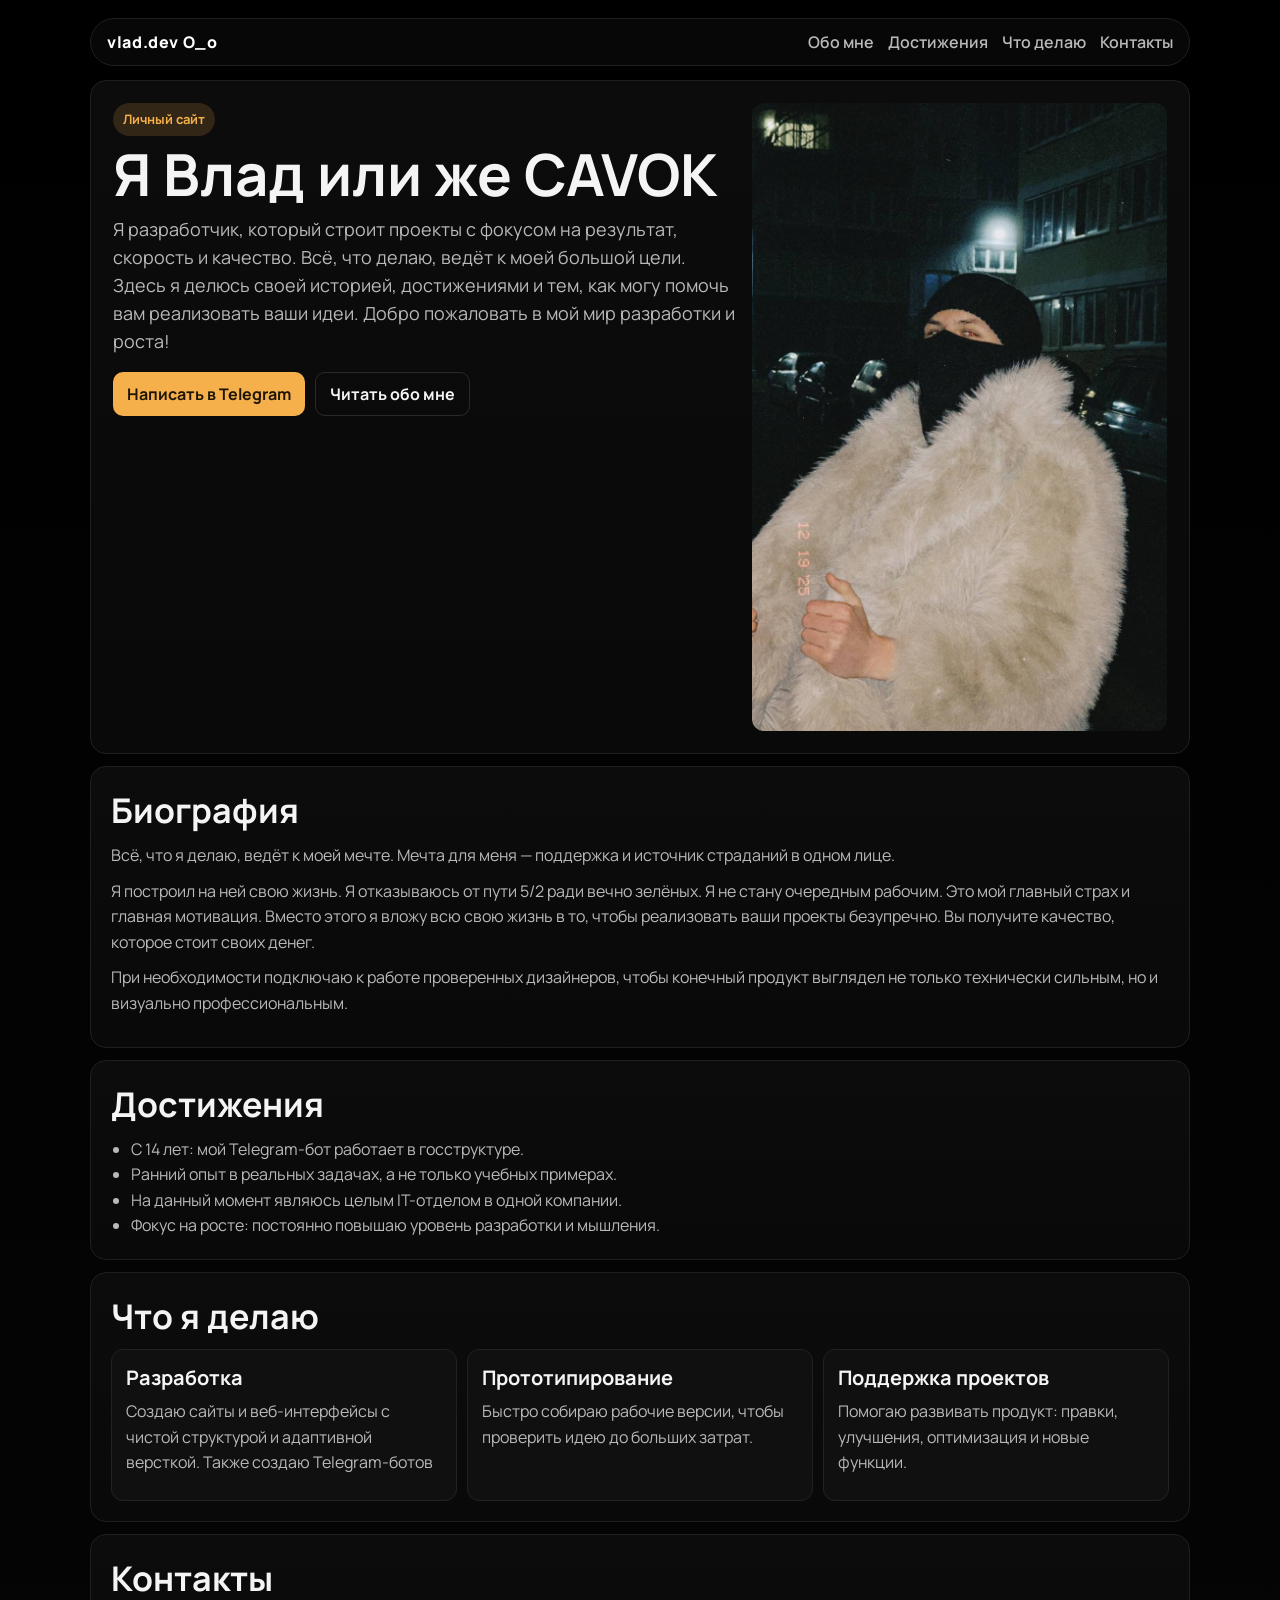
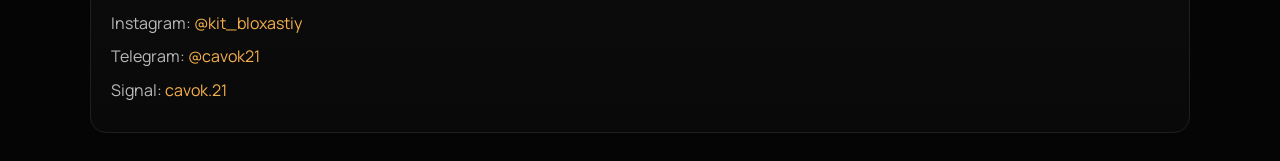
==== index.html @ 1853a003 "Update header text in index.html" ====
﻿<!doctype html>
<html lang="ru">
  <head>
    <meta charset="UTF-8" />
    <meta name="viewport" content="width=device-width, initial-scale=1.0" />
    <title>Vlad Makei - Мой личный сайт</title>
    <meta
      name="description"
      content="Личный сайт Влада Макея: разработка, достижения, услуги и контакты."
    />
    <link rel="preconnect" href="https://fonts.googleapis.com" />
    <link rel="preconnect" href="https://fonts.gstatic.com" crossorigin />
    <link
      href="https://fonts.googleapis.com/css2?family=Manrope:wght@400;500;700;800&display=swap"
      rel="stylesheet"
    />
    <link rel="stylesheet" href="./style.css" />
  </head>
  <body>
    <div class="layout">
      <header class="topbar">
        <a class="logo" href="#home">vlad.dev O_o</a>
        <nav>
          <a href="#about">Обо мне</a>
          <a href="#achievements">Достижения</a>
          <a href="#services">Что делаю</a>
          <a href="#contacts">Контакты</a>
        </nav>
      </header>

      <main>
        <section class="hero" id="home">
          <div class="hero-copy">
            <p class="badge">Личный сайт</p>
            <h1>Я Влад или же CAVOK</h1>
            <p class="lead">
              Я разработчик, который строит проекты с фокусом на результат,
              скорость и качество. Всё, что делаю, ведёт к моей большой цели.
              Здесь я делюсь своей историей, достижениями и тем, как могу помочь вам реализовать ваши идеи. Добро пожаловать в мой мир разработки и роста! 
            </p>
            <div class="hero-actions">
              <a class="btn btn-primary" href="https://t.me/cavok21" target="_blank" rel="noopener">Написать в Telegram</a>
              <a class="btn btn-secondary" href="#about">Читать обо мне</a>
            </div>
          </div>
          <div class="hero-photo">
            <img src="./images/uakonch2.jpg" alt="Фото Влада" />
          </div>
        </section>

        <section class="card" id="about">
          <h2>Биография</h2>
          <p>
            Всё, что я делаю, ведёт к моей мечте. Мечта для меня — поддержка и источник страданий в одном лице. 
          </p>
          <p>
             Я построил на ней свою жизнь. Я отказываюсь от пути 5/2 ради вечно зелёных. Я не стану очередным рабочим. Это мой главный страх и главная мотивация. Вместо этого я вложу всю свою жизнь в то, чтобы реализовать ваши проекты безупречно. Вы получите качество, которое стоит своих денег.
          </p>
          <p>
            При необходимости подключаю к работе проверенных дизайнеров, чтобы
            конечный продукт выглядел не только технически сильным, но и визуально
            профессиональным.
          </p>
        </section>

        <section class="card" id="achievements">
          <h2>Достижения</h2>
          <ul class="list">
            <li>С 14 лет: мой Telegram-бот работает в госструктуре.</li>
            <li>Ранний опыт в реальных задачах, а не только учебных примерах.</li>
            <li>На данный момент являюсь целым IT-отделом в одной компании.</li>
            <li>Фокус на росте: постоянно повышаю уровень разработки и мышления.</li>
          </ul>
        </section>

        <section class="card" id="services">
          <h2>Что я делаю</h2>
          <div class="grid">
            <article>
              <h3>Разработка</h3>
              <p>Создаю сайты и веб-интерфейсы с чистой структурой и адаптивной версткой. Также создаю Telegram-ботов</p>
            </article>
            <article>
              <h3>Прототипирование</h3>
              <p>Быстро собираю рабочие версии, чтобы проверить идею до больших затрат.</p>
            </article>
            <article>
              <h3>Поддержка проектов</h3>
              <p>Помогаю развивать продукт: правки, улучшения, оптимизация и новые функции.</p>
            </article>
          </div>
        </section>

        <section class="card contact" id="contacts">
          <h2>Контакты</h2>
          <p>Instagram: <a href="https://www.instagram.com/kit_bloxastiy/" target="_blank" rel="noopener">@kit_bloxastiy</a></p>
          <p>Telegram: <a href="https://t.me/cavok21" target="_blank" rel="noopener">@cavok21</a></p>
          <p>Signal: <a href="https://signal.me/#eu/_WJUxyVaudoMOXR6yJzldI3hcY5ZyGGqUcJfaogq-I003ccfCbtIBIz-_JtI6m2q" target="_blank" rel="noopener">cavok.21</a></p>
        </section>
      </main>
    </div>
  </body>
</html>
---- style.css ----
﻿:root {
  --bg: #000000;
  --bg-soft: #080808;
  --card: #0e0e0e;
  --line: #1f1f1f;
  --text: #f4f4f4;
  --muted: #b9b9b9;
  --accent: #f5b04c;
  --accent-dark: #1e1506;
  --radius: 16px;
}

* {
  box-sizing: border-box;
}

body {
  margin: 0;
  font-family: "Manrope", sans-serif;
  color: var(--text);
  background: linear-gradient(180deg, #000 0%, #050505 100%);
}

a {
  color: var(--accent);
  text-decoration: none;
}

a:hover {
  text-decoration: underline;
}

.layout {
  width: min(1100px, calc(100% - 24px));
  margin: 0 auto;
  padding: 18px 0 28px;
}

.topbar {
  position: sticky;
  top: 10px;
  z-index: 10;
  display: flex;
  align-items: center;
  justify-content: space-between;
  gap: 12px;
  padding: 12px 16px;
  border: 1px solid var(--line);
  border-radius: 999px;
  background: rgba(8, 8, 8, 0.95);
  backdrop-filter: blur(8px);
}

.logo {
  color: #fff;
  font-weight: 800;
  letter-spacing: 0.04em;
}

nav {
  display: flex;
  gap: 14px;
  flex-wrap: wrap;
}

nav a {
  color: var(--muted);
  font-weight: 600;
}

main {
  margin-top: 14px;
  display: grid;
  gap: 12px;
}

.hero,
.card {
  border: 1px solid var(--line);
  border-radius: var(--radius);
  background: linear-gradient(180deg, #0c0c0c, #090909);
}

.hero {
  display: grid;
  grid-template-columns: 1.2fr 0.8fr;
  gap: 16px;
  padding: 22px;
}

.badge {
  display: inline-block;
  margin: 0 0 8px;
  padding: 6px 10px;
  border-radius: 999px;
  background: rgba(245, 176, 76, 0.16);
  color: var(--accent);
  font-size: 13px;
  font-weight: 700;
}

h1 {
  margin: 0;
  font-size: clamp(34px, 5vw, 58px);
  line-height: 1.04;
}

.lead {
  margin: 12px 0 0;
  color: var(--muted);
  font-size: 18px;
  line-height: 1.55;
}

.hero-actions {
  margin-top: 16px;
  display: flex;
  gap: 10px;
  flex-wrap: wrap;
}

.btn {
  display: inline-flex;
  align-items: center;
  justify-content: center;
  min-height: 42px;
  padding: 10px 14px;
  border-radius: 10px;
  font-weight: 700;
}

.btn-primary {
  color: var(--accent-dark);
  background: var(--accent);
}

.btn-secondary {
  border: 1px solid #2a2a2a;
  color: var(--text);
}

.hero-photo img {
  width: 100%;
  height: 100%;
  min-height: 300px;
  object-fit: cover;
  border-radius: 12px;
}

.card {
  padding: 20px;
}

h2 {
  margin: 0 0 10px;
  font-size: clamp(24px, 3vw, 34px);
}

h3 {
  margin: 0 0 8px;
  font-size: 20px;
}

p {
  margin: 0 0 10px;
  color: var(--muted);
  line-height: 1.6;
}

.list {
  margin: 8px 0 0;
  padding-left: 20px;
  color: var(--muted);
  line-height: 1.6;
}

.grid {
  display: grid;
  grid-template-columns: repeat(3, minmax(0, 1fr));
  gap: 10px;
}

.grid article {
  border: 1px solid #222;
  border-radius: 12px;
  padding: 14px;
  background: #101010;
}

.contact p {
  margin: 0 0 8px;
}

@media (max-width: 900px) {
  .hero {
    grid-template-columns: 1fr;
  }

  .grid {
    grid-template-columns: 1fr;
  }
}

@media (max-width: 640px) {
  .layout {
    width: min(1100px, calc(100% - 14px));
  }

  .topbar {
    border-radius: 14px;
    align-items: flex-start;
    flex-direction: column;
  }

  .hero,
  .card {
    padding: 16px;
  }
}
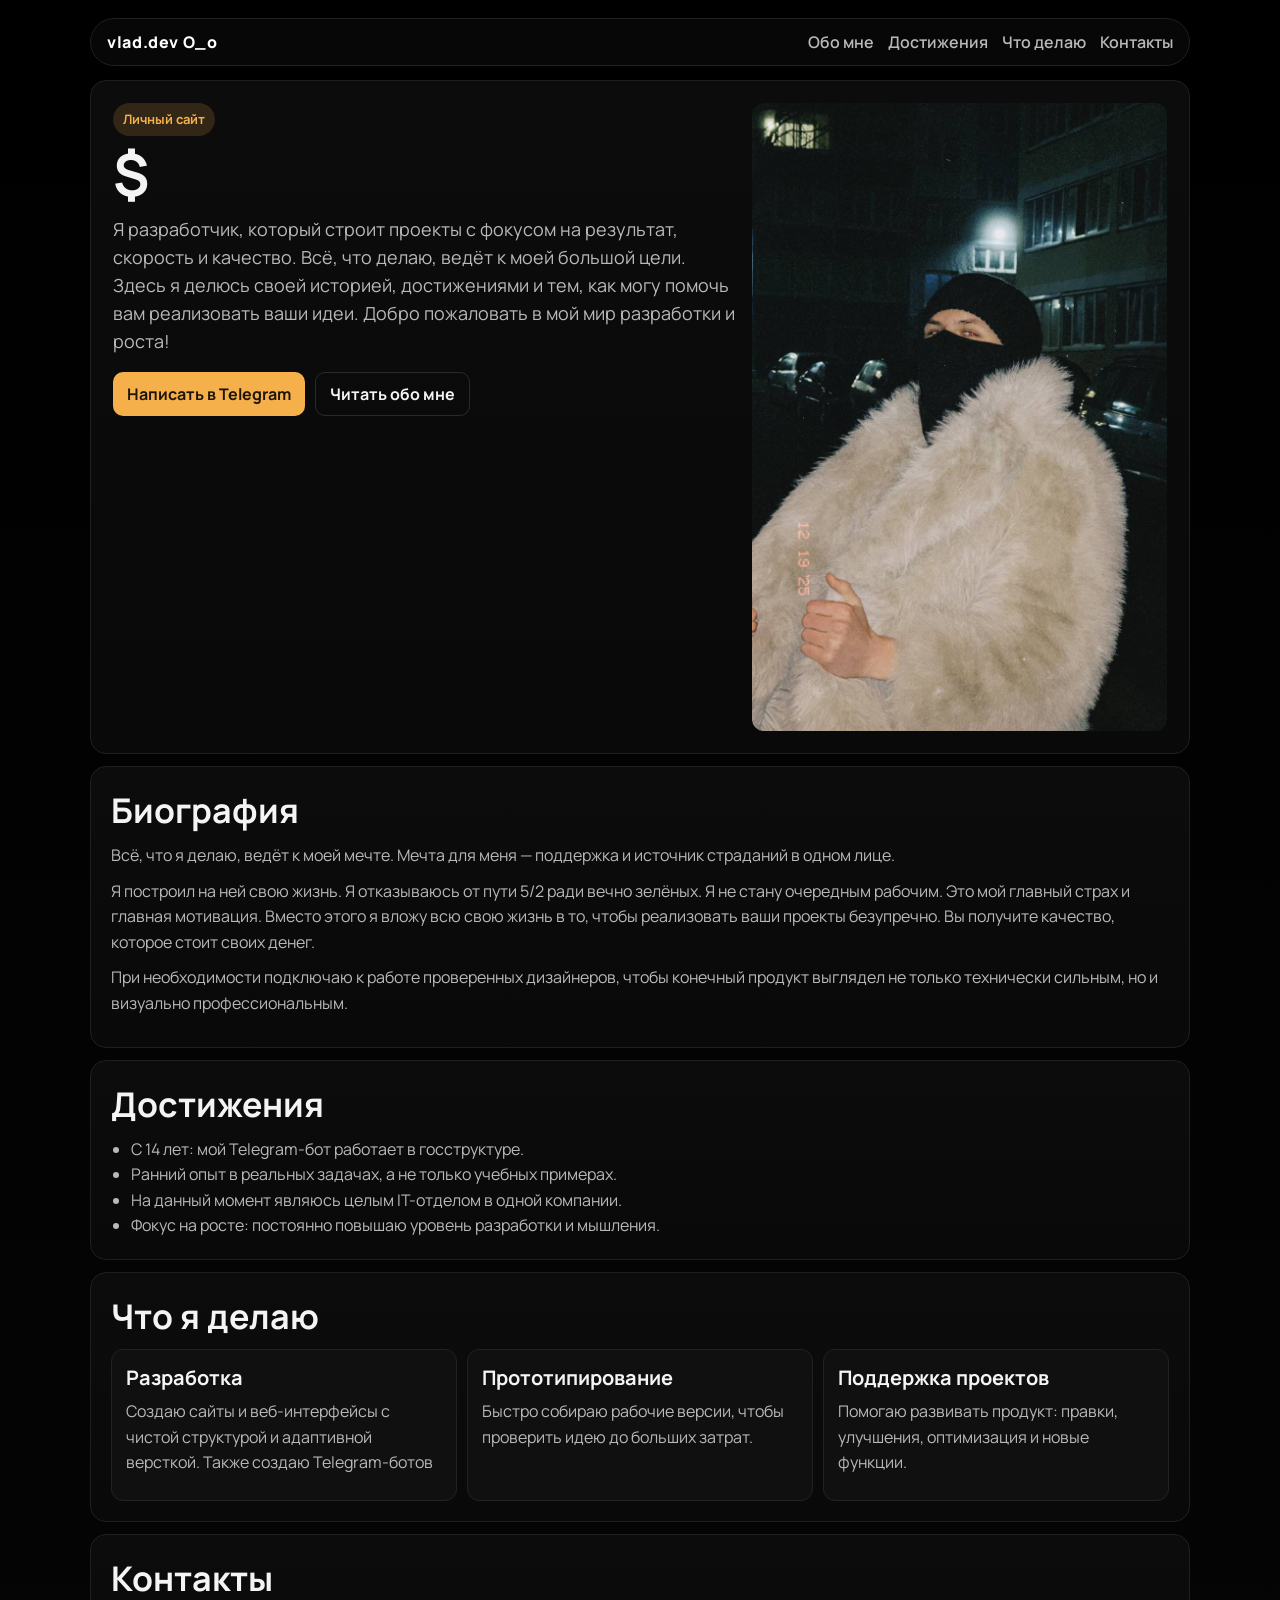
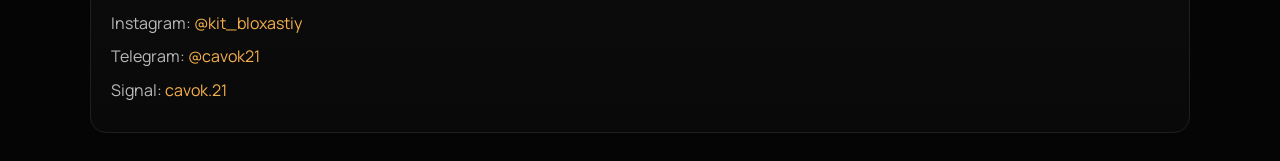
==== commit c02121ba: "Update $ index.html" ====
--- a/index.html
+++ b/index.html
@@ -3,7 +3,7 @@
   <head>
     <meta charset="UTF-8" />
     <meta name="viewport" content="width=device-width, initial-scale=1.0" />
-    <title>Vlad Makei - Мой личный сайт</title>
+    <title>Vlad.Developer</title>
     <meta
       name="description"
       content="Личный сайт Влада Макея: разработка, достижения, услуги и контакты."
@@ -32,7 +32,7 @@
         <section class="hero" id="home">
           <div class="hero-copy">
             <p class="badge">Личный сайт</p>
-            <h1>Я Влад или же CAVOK</h1>
+            <h1>$</h1>
             <p class="lead">
               Я разработчик, который строит проекты с фокусом на результат,
               скорость и качество. Всё, что делаю, ведёт к моей большой цели.
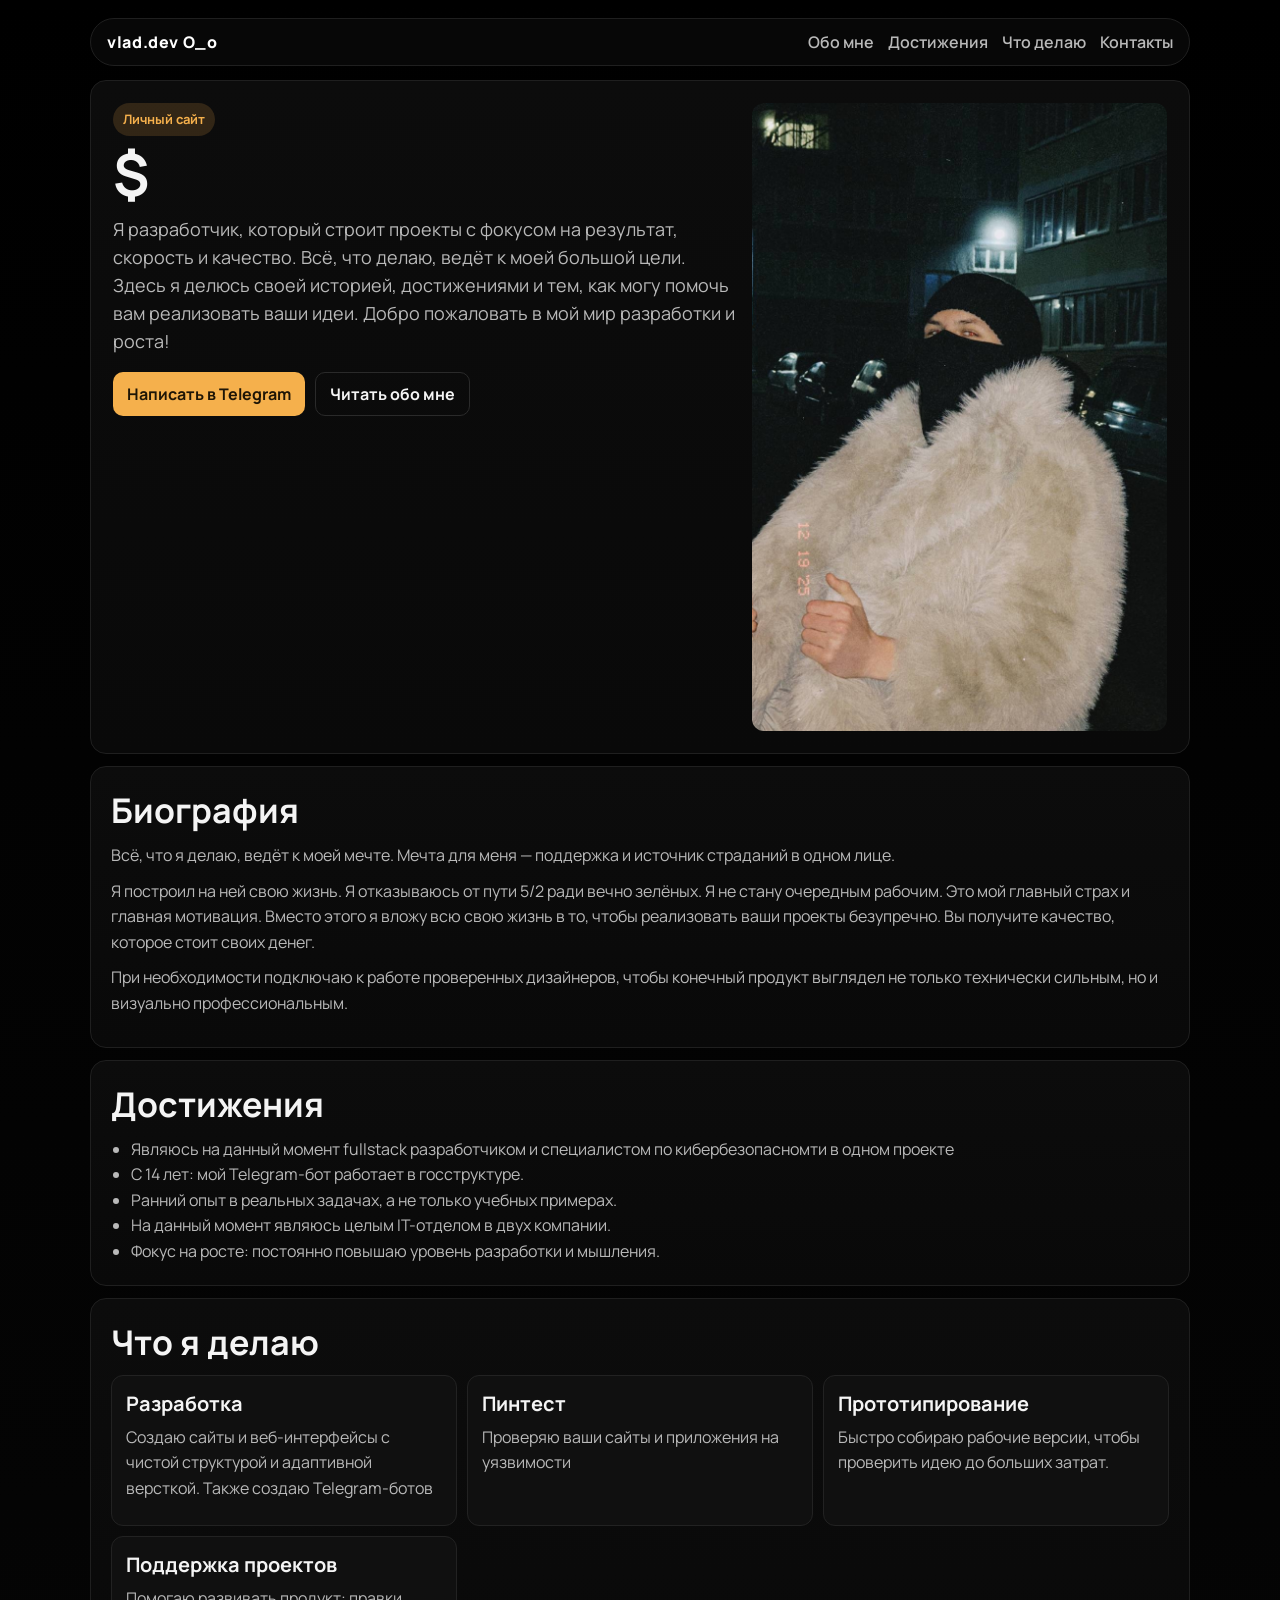
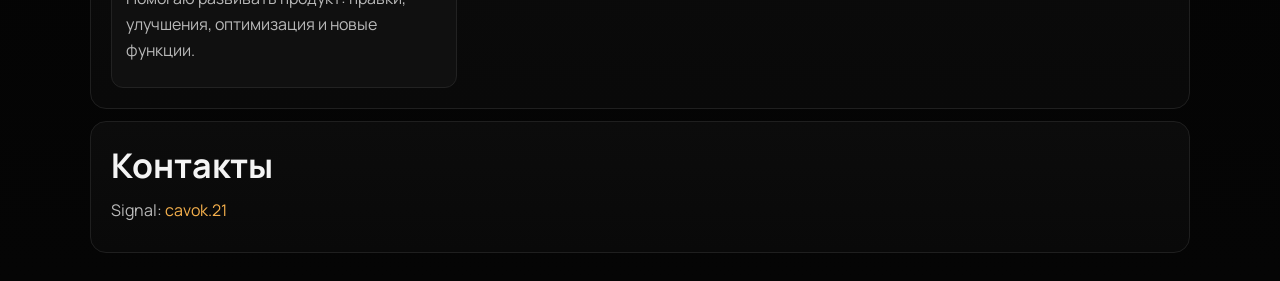
==== commit 74be9b9e: "ощшо" ====
--- a/index.html
+++ b/index.html
@@ -3,7 +3,7 @@
   <head>
     <meta charset="UTF-8" />
     <meta name="viewport" content="width=device-width, initial-scale=1.0" />
-    <title>Vlad.Developer</title>
+    <title>$.Developer</title>
     <meta
       name="description"
       content="Личный сайт Влада Макея: разработка, достижения, услуги и контакты."
@@ -66,9 +66,10 @@
         <section class="card" id="achievements">
           <h2>Достижения</h2>
           <ul class="list">
+            <li>Являюсь на данный момент fullstack разработчиком и специалистом по кибербезопасномти в одном проекте</li>
             <li>С 14 лет: мой Telegram-бот работает в госструктуре.</li>
             <li>Ранний опыт в реальных задачах, а не только учебных примерах.</li>
-            <li>На данный момент являюсь целым IT-отделом в одной компании.</li>
+            <li>На данный момент являюсь целым IT-отделом в двух компании.</li>
             <li>Фокус на росте: постоянно повышаю уровень разработки и мышления.</li>
           </ul>
         </section>
@@ -79,6 +80,10 @@
             <article>
               <h3>Разработка</h3>
               <p>Создаю сайты и веб-интерфейсы с чистой структурой и адаптивной версткой. Также создаю Telegram-ботов</p>
+            </article>
+            <article>
+              <h3>Пинтест</h3>
+              <p>Проверяю ваши сайты и приложения на уязвимости</p>
             </article>
             <article>
               <h3>Прототипирование</h3>
@@ -93,8 +98,6 @@
 
         <section class="card contact" id="contacts">
           <h2>Контакты</h2>
-          <p>Instagram: <a href="https://www.instagram.com/kit_bloxastiy/" target="_blank" rel="noopener">@kit_bloxastiy</a></p>
-          <p>Telegram: <a href="https://t.me/cavok21" target="_blank" rel="noopener">@cavok21</a></p>
           <p>Signal: <a href="https://signal.me/#eu/_WJUxyVaudoMOXR6yJzldI3hcY5ZyGGqUcJfaogq-I003ccfCbtIBIz-_JtI6m2q" target="_blank" rel="noopener">cavok.21</a></p>
         </section>
       </main>
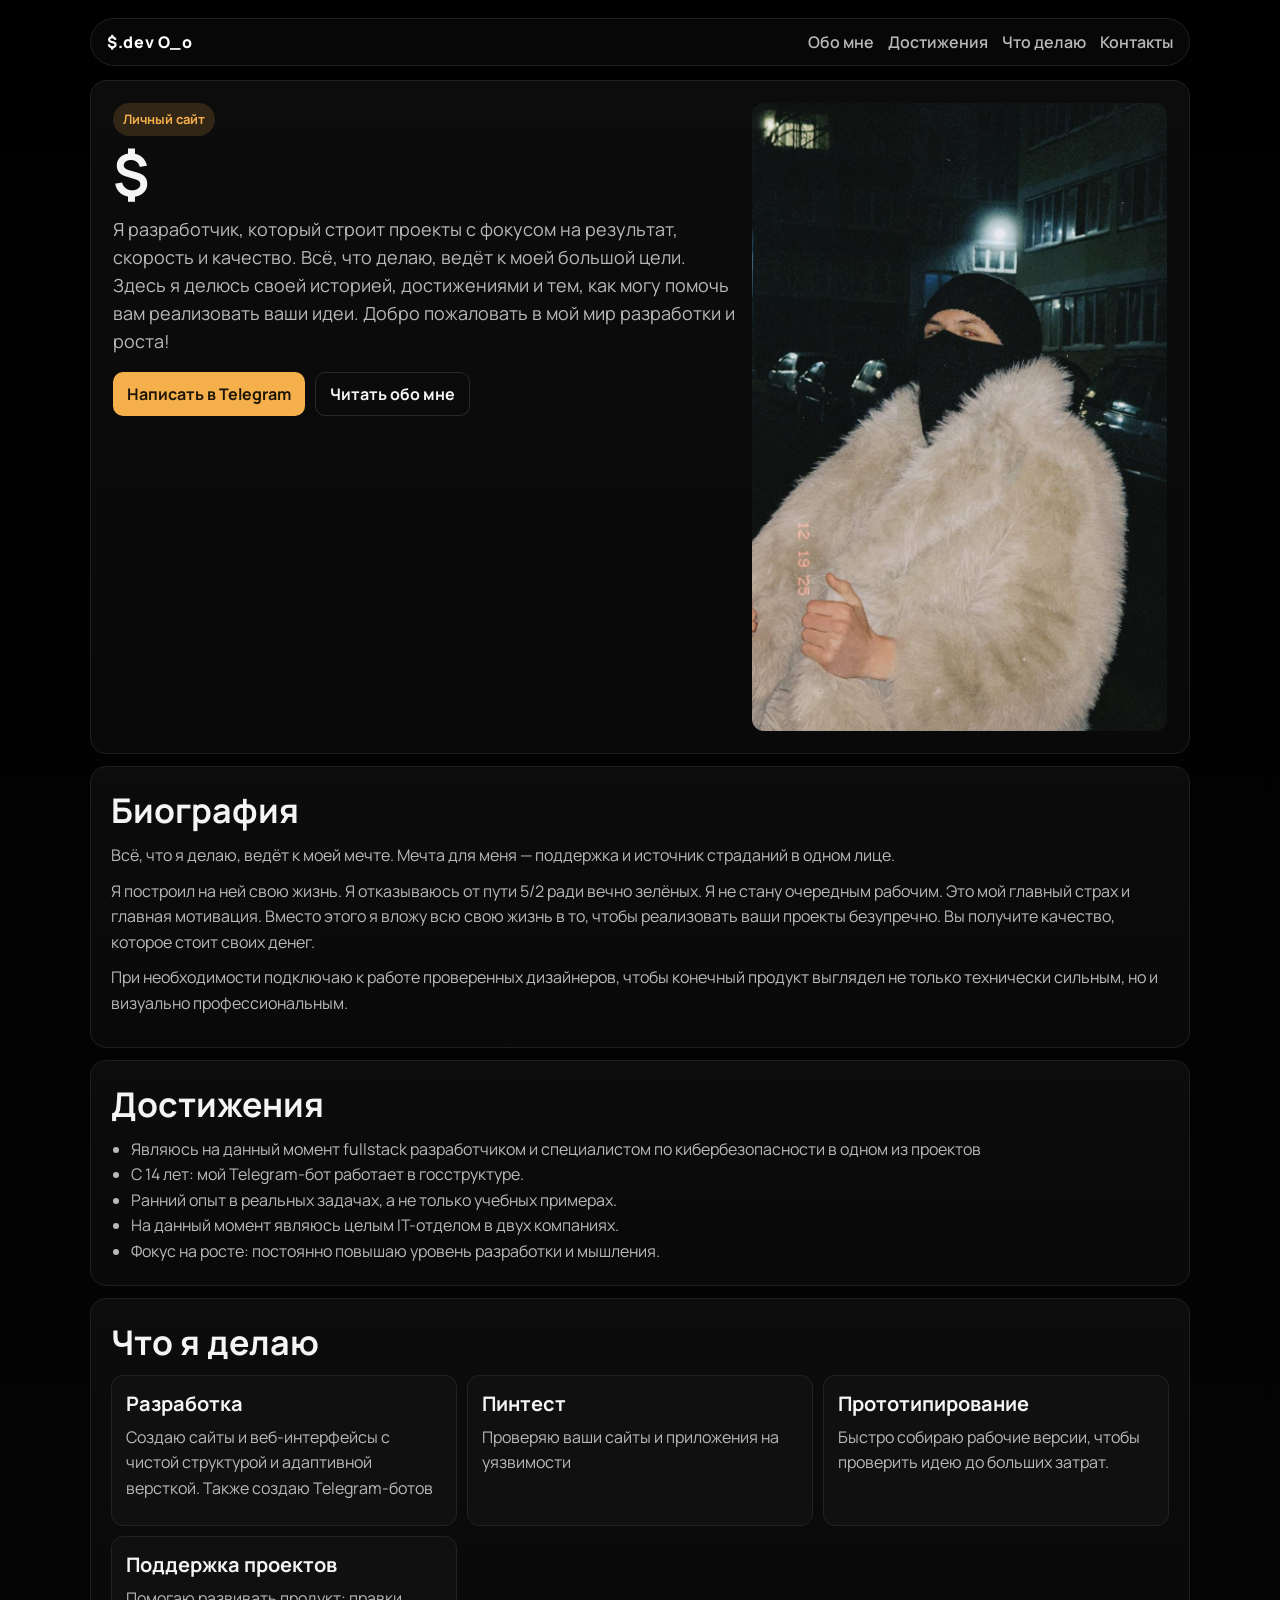
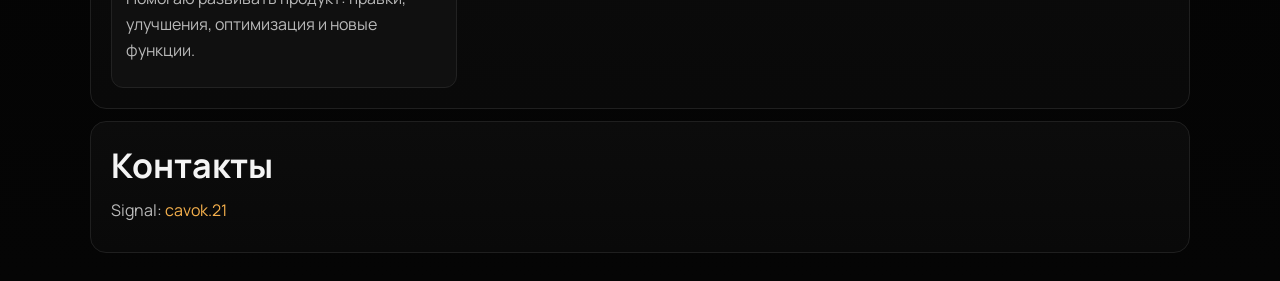
==== commit 32cfa0d1: "Update index.html" ====
--- a/index.html
+++ b/index.html
@@ -19,7 +19,7 @@
   <body>
     <div class="layout">
       <header class="topbar">
-        <a class="logo" href="#home">vlad.dev O_o</a>
+        <a class="logo" href="#home">$.dev O_o</a>
         <nav>
           <a href="#about">Обо мне</a>
           <a href="#achievements">Достижения</a>
@@ -44,7 +44,7 @@
             </div>
           </div>
           <div class="hero-photo">
-            <img src="./images/uakonch2.jpg" alt="Фото Влада" />
+            <img src="./images/uakonch2.jpg" alt="Фото разраба" />
           </div>
         </section>
 
@@ -66,10 +66,10 @@
         <section class="card" id="achievements">
           <h2>Достижения</h2>
           <ul class="list">
-            <li>Являюсь на данный момент fullstack разработчиком и специалистом по кибербезопасномти в одном проекте</li>
+            <li>Являюсь на данный момент fullstack разработчиком и специалистом по кибербезопасности в одном из проектов</li>
             <li>С 14 лет: мой Telegram-бот работает в госструктуре.</li>
             <li>Ранний опыт в реальных задачах, а не только учебных примерах.</li>
-            <li>На данный момент являюсь целым IT-отделом в двух компании.</li>
+            <li>На данный момент являюсь целым IT-отделом в двух компаниях.</li>
             <li>Фокус на росте: постоянно повышаю уровень разработки и мышления.</li>
           </ul>
         </section>
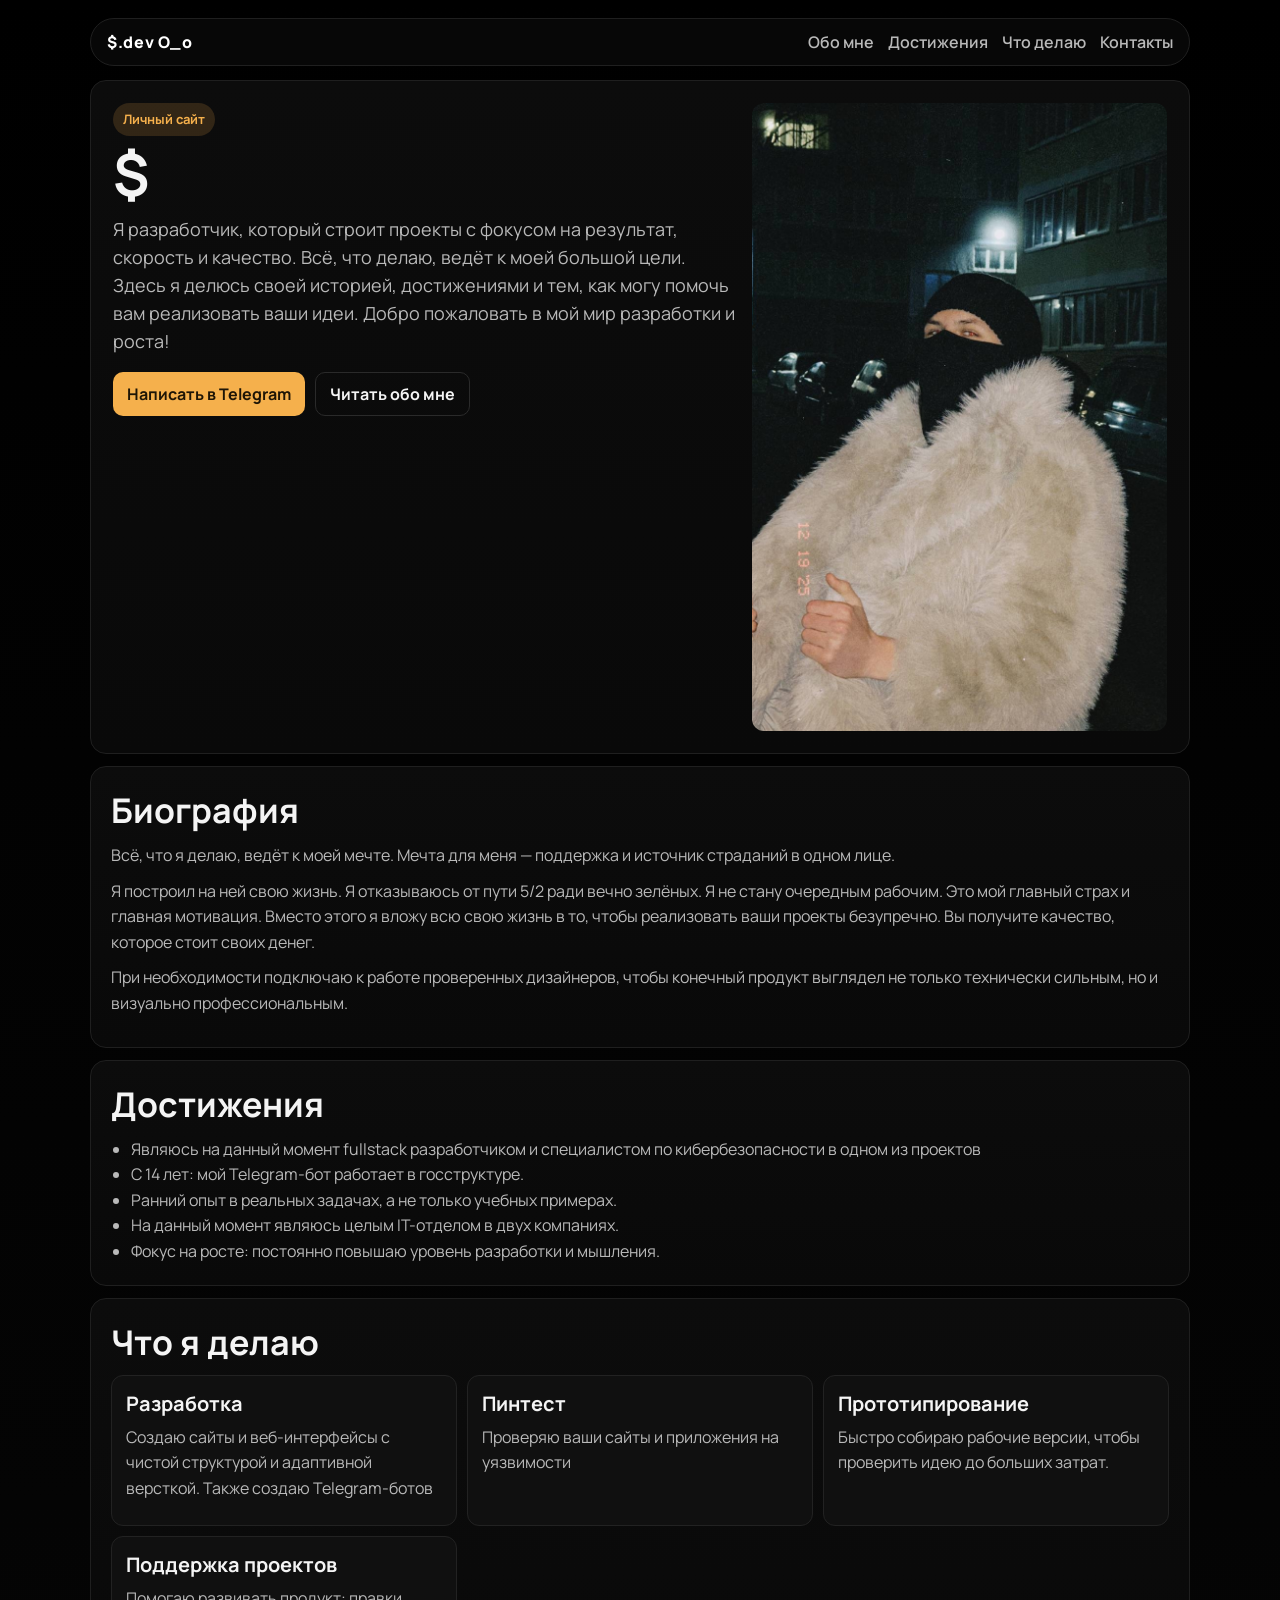
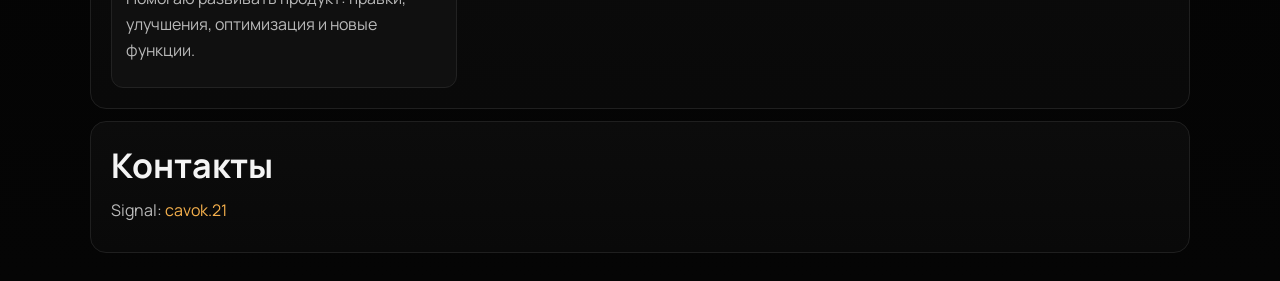
==== commit a6285e69: "Update index.html" ====
--- a/index.html
+++ b/index.html
@@ -6,7 +6,7 @@
     <title>$.Developer</title>
     <meta
       name="description"
-      content="Личный сайт Влада Макея: разработка, достижения, услуги и контакты."
+      content="Личный сайт одного разработчика: разработка, достижения, услуги и контакты."
     />
     <link rel="preconnect" href="https://fonts.googleapis.com" />
     <link rel="preconnect" href="https://fonts.gstatic.com" crossorigin />
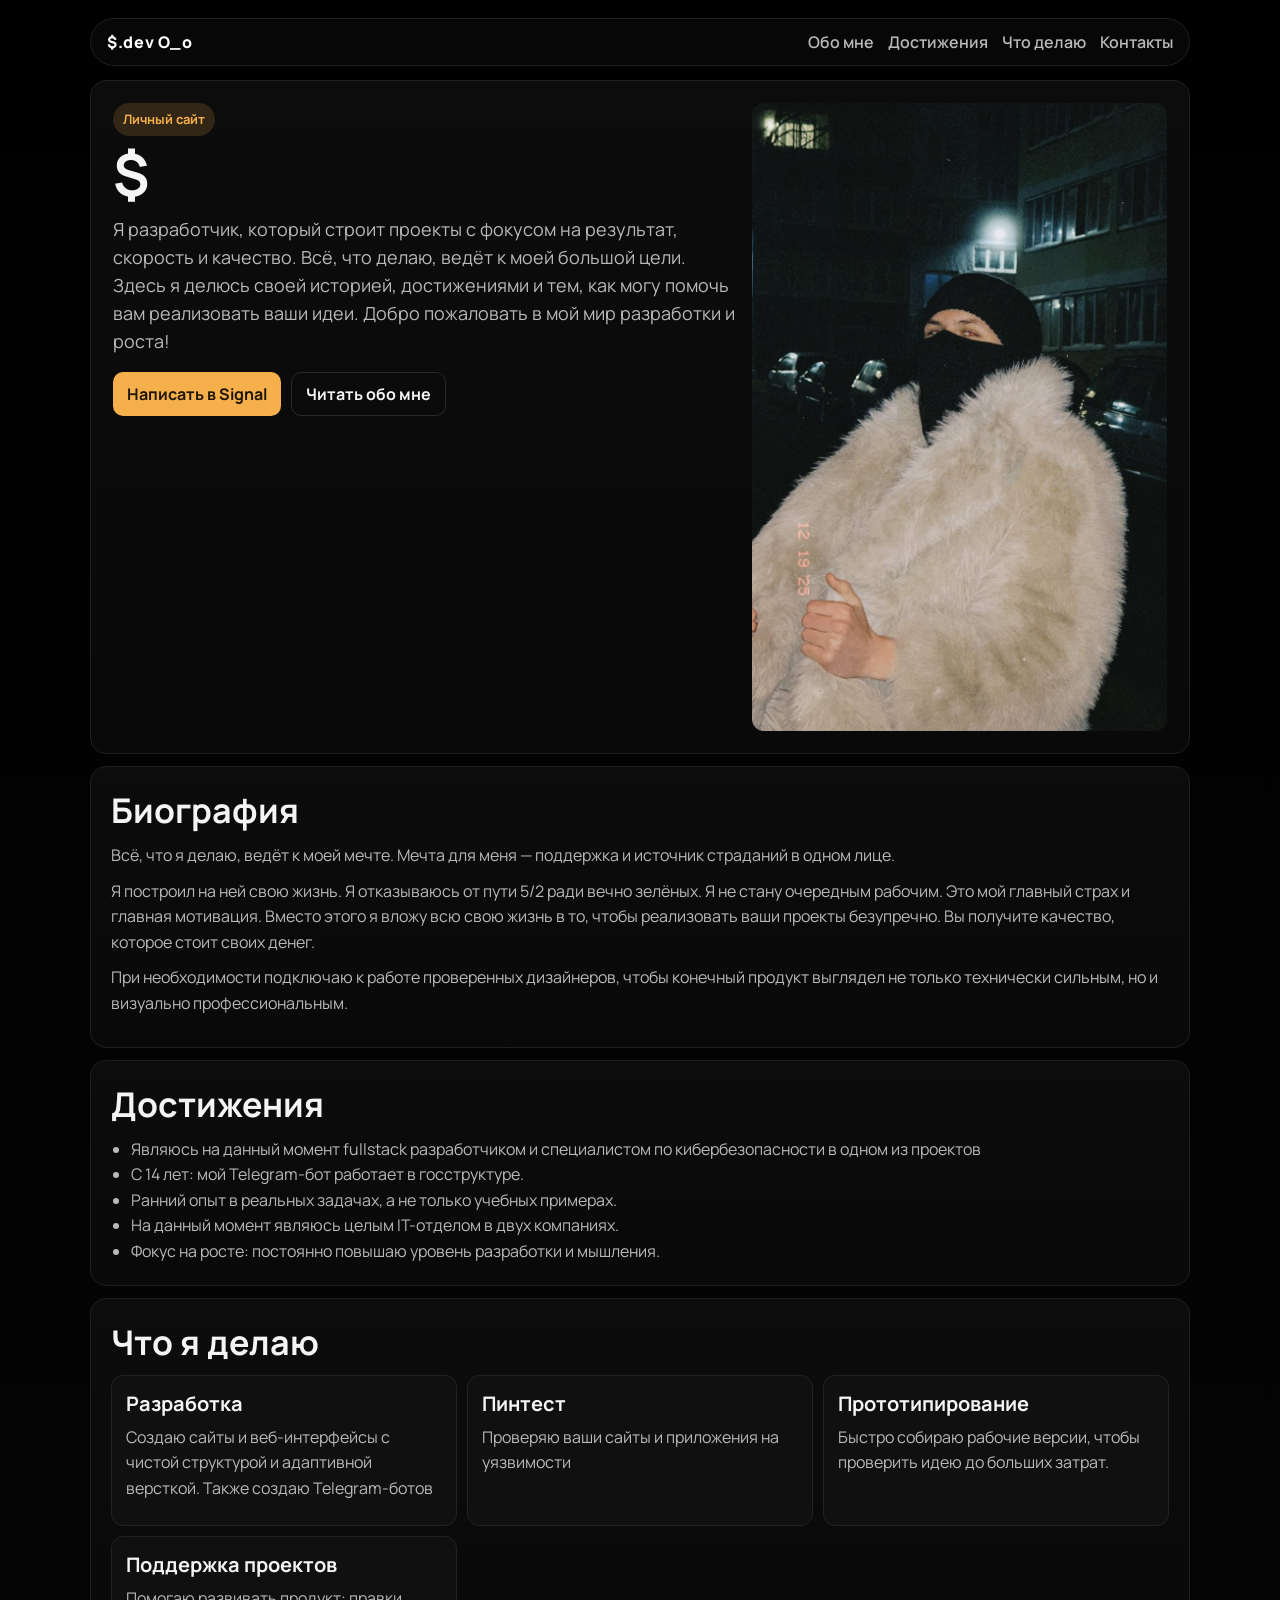
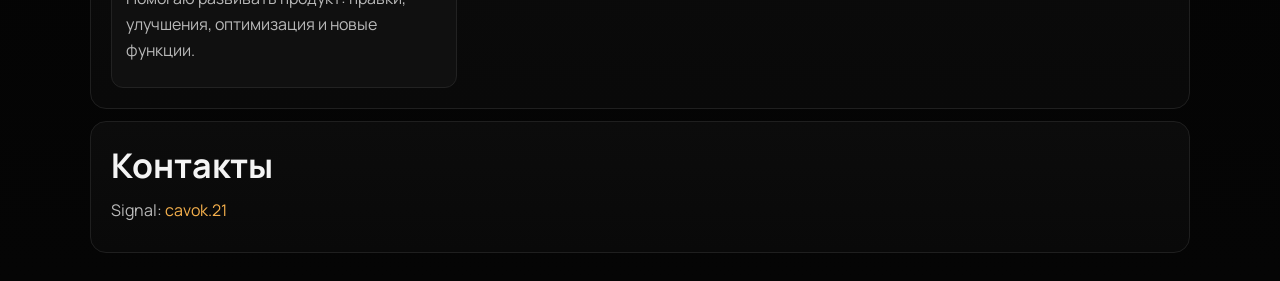
==== commit 4da22bae: "Update index.htmlsignal" ====
--- a/index.html
+++ b/index.html
@@ -39,7 +39,7 @@
               Здесь я делюсь своей историей, достижениями и тем, как могу помочь вам реализовать ваши идеи. Добро пожаловать в мой мир разработки и роста! 
             </p>
             <div class="hero-actions">
-              <a class="btn btn-primary" href="https://t.me/cavok21" target="_blank" rel="noopener">Написать в Telegram</a>
+              <a class="btn btn-primary" href="https://signal.me/#eu/_WJUxyVaudoMOXR6yJzldI3hcY5ZyGGqUcJfaogq-I003ccfCbtIBIz-_JtI6m2q" target="_blank" rel="noopener">Написать в Signal</a>
               <a class="btn btn-secondary" href="#about">Читать обо мне</a>
             </div>
           </div>
